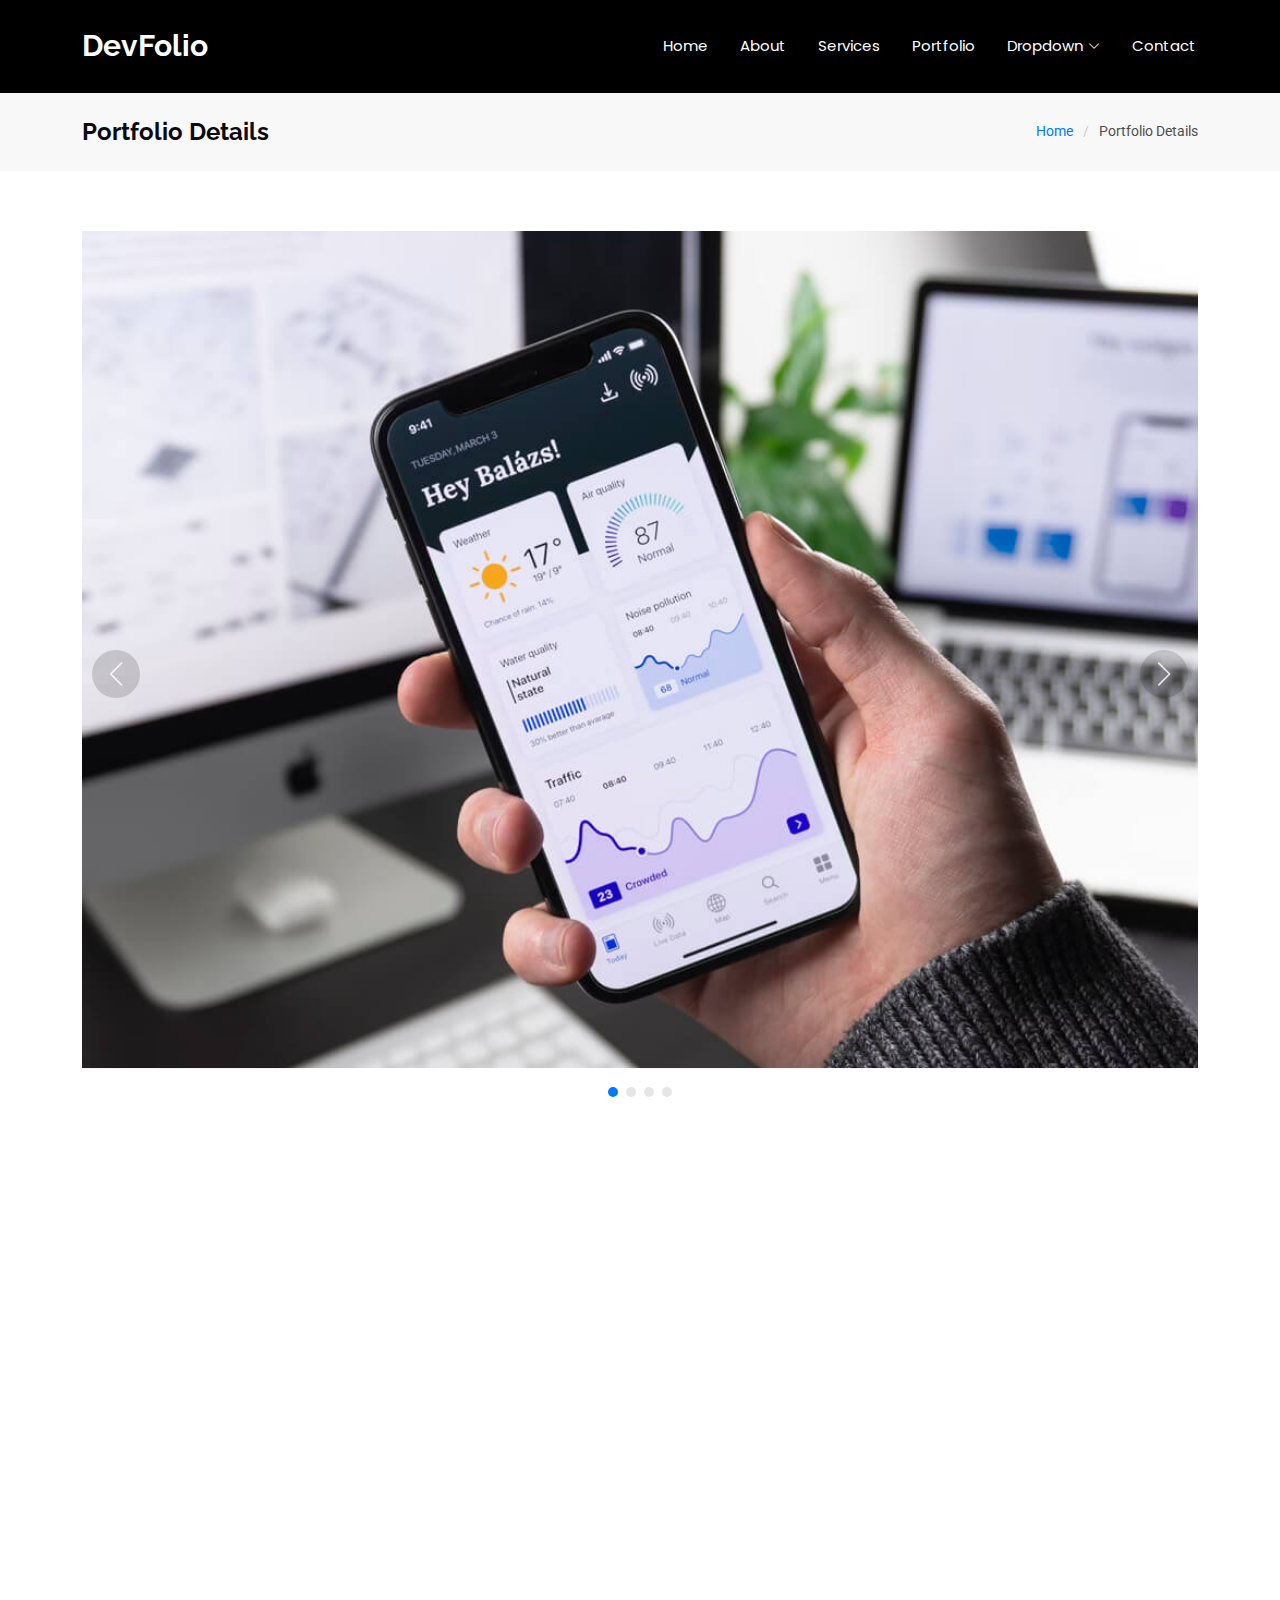
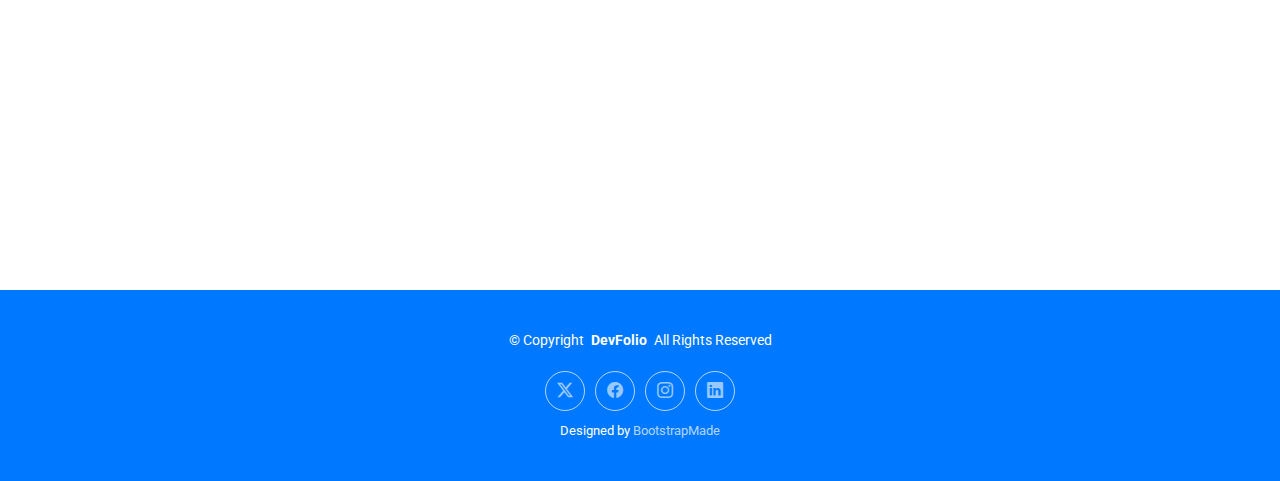
==== portfolio-details.html @ dff44273 "init commit" ====
<!DOCTYPE html>
<html lang="en">

<head>
  <meta charset="utf-8">
  <meta content="width=device-width, initial-scale=1.0" name="viewport">
  <title>Portfolio Details - DevFolio Bootstrap Template</title>
  <meta name="description" content="">
  <meta name="keywords" content="">

  <!-- Favicons -->
  <link href="assets/img/favicon.png" rel="icon">
  <link href="assets/img/apple-touch-icon.png" rel="apple-touch-icon">

  <!-- Fonts -->
  <link href="https://fonts.googleapis.com" rel="preconnect">
  <link href="https://fonts.gstatic.com" rel="preconnect" crossorigin>
  <link href="https://fonts.googleapis.com/css2?family=Roboto:ital,wght@0,100;0,300;0,400;0,500;0,700;0,900;1,100;1,300;1,400;1,500;1,700;1,900&family=Poppins:ital,wght@0,100;0,200;0,300;0,400;0,500;0,600;0,700;0,800;0,900;1,100;1,200;1,300;1,400;1,500;1,600;1,700;1,800;1,900&family=Raleway:ital,wght@0,100;0,200;0,300;0,400;0,500;0,600;0,700;0,800;0,900;1,100;1,200;1,300;1,400;1,500;1,600;1,700;1,800;1,900&display=swap" rel="stylesheet">

  <!-- Vendor CSS Files -->
  <link href="assets/vendor/bootstrap/css/bootstrap.min.css" rel="stylesheet">
  <link href="assets/vendor/bootstrap-icons/bootstrap-icons.css" rel="stylesheet">
  <link href="assets/vendor/aos/aos.css" rel="stylesheet">
  <link href="assets/vendor/glightbox/css/glightbox.min.css" rel="stylesheet">
  <link href="assets/vendor/swiper/swiper-bundle.min.css" rel="stylesheet">

  <!-- Main CSS File -->
  <link href="assets/css/main.css" rel="stylesheet">

  <!-- =======================================================
  * Template Name: DevFolio
  * Template URL: https://bootstrapmade.com/devfolio-bootstrap-portfolio-html-template/
  * Updated: Aug 07 2024 with Bootstrap v5.3.3
  * Author: BootstrapMade.com
  * License: https://bootstrapmade.com/license/
  ======================================================== -->
</head>

<body class="portfolio-details-page">

  <header id="header" class="header d-flex align-items-center sticky-top">
    <div class="container-fluid container-xl position-relative d-flex align-items-center justify-content-between">

      <a href="index.html" class="logo d-flex align-items-center">
        <!-- Uncomment the line below if you also wish to use an image logo -->
        <!-- <img src="assets/img/logo.png" alt=""> -->
        <h1 class="sitename">DevFolio</h1>
      </a>

      <nav id="navmenu" class="navmenu">
        <ul>
          <li><a href="#hero">Home<br></a></li>
          <li><a href="#about">About</a></li>
          <li><a href="#services">Services</a></li>
          <li><a href="#portfolio">Portfolio</a></li>
          <li class="dropdown"><a href="#"><span>Dropdown</span> <i class="bi bi-chevron-down toggle-dropdown"></i></a>
            <ul>
              <li><a href="#">Dropdown 1</a></li>
              <li class="dropdown"><a href="#"><span>Deep Dropdown</span> <i class="bi bi-chevron-down toggle-dropdown"></i></a>
                <ul>
                  <li><a href="#">Deep Dropdown 1</a></li>
                  <li><a href="#">Deep Dropdown 2</a></li>
                  <li><a href="#">Deep Dropdown 3</a></li>
                  <li><a href="#">Deep Dropdown 4</a></li>
                  <li><a href="#">Deep Dropdown 5</a></li>
                </ul>
              </li>
              <li><a href="#">Dropdown 2</a></li>
              <li><a href="#">Dropdown 3</a></li>
              <li><a href="#">Dropdown 4</a></li>
            </ul>
          </li>
          <li><a href="#contact">Contact</a></li>
        </ul>
        <i class="mobile-nav-toggle d-xl-none bi bi-list"></i>
      </nav>

    </div>
  </header>

  <main class="main">

    <!-- Page Title -->
    <div class="page-title" data-aos="fade">
      <div class="container d-lg-flex justify-content-between align-items-center">
        <h1 class="mb-2 mb-lg-0">Portfolio Details</h1>
        <nav class="breadcrumbs">
          <ol>
            <li><a href="index.html">Home</a></li>
            <li class="current">Portfolio Details</li>
          </ol>
        </nav>
      </div>
    </div><!-- End Page Title -->

    <!-- Portfolio Details Section -->
    <section id="portfolio-details" class="portfolio-details section">

      <div class="container" data-aos="fade-up">

        <div class="portfolio-details-slider swiper init-swiper">
          <script type="application/json" class="swiper-config">
            {
              "loop": true,
              "speed": 600,
              "autoplay": {
                "delay": 5000
              },
              "slidesPerView": "auto",
              "navigation": {
                "nextEl": ".swiper-button-next",
                "prevEl": ".swiper-button-prev"
              },
              "pagination": {
                "el": ".swiper-pagination",
                "type": "bullets",
                "clickable": true
              }
            }
          </script>
          <div class="swiper-wrapper align-items-center">

            <div class="swiper-slide">
              <img src="assets/img/portfolio/app-1.jpg" alt="">
            </div>

            <div class="swiper-slide">
              <img src="assets/img/portfolio/product-1.jpg" alt="">
            </div>

            <div class="swiper-slide">
              <img src="assets/img/portfolio/branding-1.jpg" alt="">
            </div>

            <div class="swiper-slide">
              <img src="assets/img/portfolio/books-1.jpg" alt="">
            </div>

          </div>
          <div class="swiper-button-prev"></div>
          <div class="swiper-button-next"></div>
          <div class="swiper-pagination"></div>
        </div>

        <div class="row justify-content-between gy-4 mt-4">

          <div class="col-lg-8" data-aos="fade-up">
            <div class="portfolio-description">
              <h2>This is an example of portfolio details</h2>
              <p>
                Autem ipsum nam porro corporis rerum. Quis eos dolorem eos itaque inventore commodi labore quia quia. Exercitationem repudiandae officiis neque suscipit non officia eaque itaque enim. Voluptatem officia accusantium nesciunt est omnis tempora consectetur dignissimos. Sequi nulla at esse enim cum deserunt eius.
              </p>
              <p>
                Amet consequatur qui dolore veniam voluptatem voluptatem sit. Non aspernatur atque natus ut cum nam et. Praesentium error dolores rerum minus sequi quia veritatis eum. Eos et doloribus doloremque nesciunt molestiae laboriosam.
              </p>

              <div class="testimonial-item">
                <p>
                  <i class="bi bi-quote quote-icon-left"></i>
                  <span>Export tempor illum tamen malis malis eram quae irure esse labore quem cillum quid cillum eram malis quorum velit fore eram velit sunt aliqua noster fugiat irure amet legam anim culpa.</span>
                  <i class="bi bi-quote quote-icon-right"></i>
                </p>
                <div>
                  <img src="assets/img/testimonials/testimonials-2.jpg" class="testimonial-img" alt="">
                  <h3>Sara Wilsson</h3>
                  <h4>Designer</h4>
                </div>
              </div>

              <p>
                Impedit ipsum quae et aliquid doloribus et voluptatem quasi. Perspiciatis occaecati earum et magnam animi. Quibusdam non qui ea vitae suscipit vitae sunt. Repudiandae incidunt cumque minus deserunt assumenda tempore. Delectus voluptas necessitatibus est.
              </p>

              <p>
                Sunt voluptatum sapiente facilis quo odio aut ipsum repellat debitis. Molestiae et autem libero. Explicabo et quod necessitatibus similique quis dolor eum. Numquam eaque praesentium rem et qui nesciunt.
              </p>

            </div>
          </div>

          <div class="col-lg-3" data-aos="fade-up" data-aos-delay="100">
            <div class="portfolio-info">
              <h3>Project information</h3>
              <ul>
                <li><strong>Category</strong> Web design</li>
                <li><strong>Client</strong> ASU Company</li>
                <li><strong>Project date</strong> 01 March, 2020</li>
                <li><strong>Project URL</strong> <a href="#">www.example.com</a></li>
                <li><a href="#" class="btn-visit align-self-start">Visit Website</a></li>
              </ul>
            </div>
          </div>

        </div>

      </div>

    </section><!-- /Portfolio Details Section -->

  </main>

  <footer id="footer" class="footer accent-background">

    <div class="container">
      <div class="copyright text-center ">
        <p>© <span>Copyright</span> <strong class="px-1 sitename">DevFolio</strong> <span>All Rights Reserved</span></p>
      </div>
      <div class="social-links d-flex justify-content-center">
        <a href=""><i class="bi bi-twitter-x"></i></a>
        <a href=""><i class="bi bi-facebook"></i></a>
        <a href=""><i class="bi bi-instagram"></i></a>
        <a href=""><i class="bi bi-linkedin"></i></a>
      </div>
      <div class="credits">
        <!-- All the links in the footer should remain intact. -->
        <!-- You can delete the links only if you've purchased the pro version. -->
        <!-- Licensing information: https://bootstrapmade.com/license/ -->
        <!-- Purchase the pro version with working PHP/AJAX contact form: [buy-url] -->
        Designed by <a href="https://bootstrapmade.com/">BootstrapMade</a>
      </div>
    </div>

  </footer>

  <!-- Scroll Top -->
  <a href="#" id="scroll-top" class="scroll-top d-flex align-items-center justify-content-center"><i class="bi bi-arrow-up-short"></i></a>

  <!-- Preloader -->
  <div id="preloader"></div>

  <!-- Vendor JS Files -->
  <script src="assets/vendor/bootstrap/js/bootstrap.bundle.min.js"></script>
  <script src="assets/vendor/php-email-form/validate.js"></script>
  <script src="assets/vendor/aos/aos.js"></script>
  <script src="assets/vendor/typed.js/typed.umd.js"></script>
  <script src="assets/vendor/waypoints/noframework.waypoints.js"></script>
  <script src="assets/vendor/purecounter/purecounter_vanilla.js"></script>
  <script src="assets/vendor/glightbox/js/glightbox.min.js"></script>
  <script src="assets/vendor/imagesloaded/imagesloaded.pkgd.min.js"></script>
  <script src="assets/vendor/isotope-layout/isotope.pkgd.min.js"></script>
  <script src="assets/vendor/swiper/swiper-bundle.min.js"></script>

  <!-- Main JS File -->
  <script src="assets/js/main.js"></script>

</body>

</html>
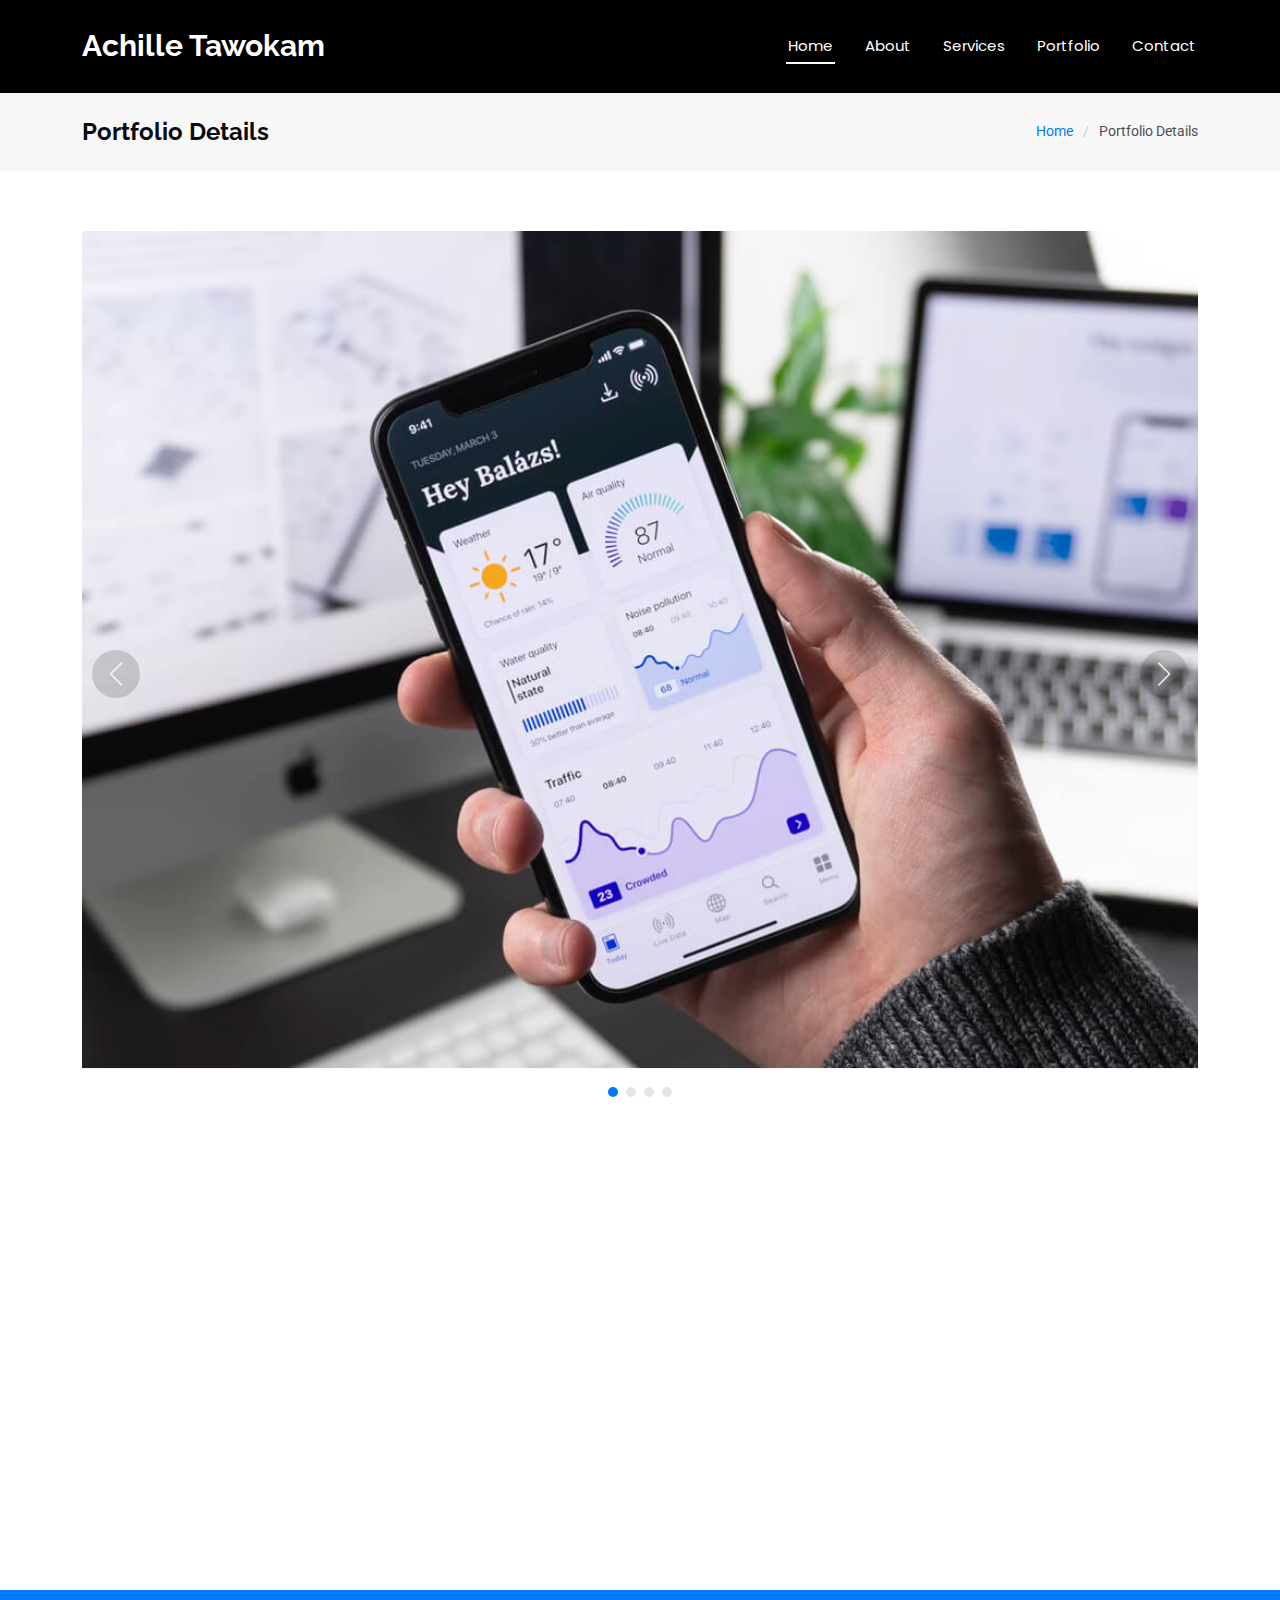
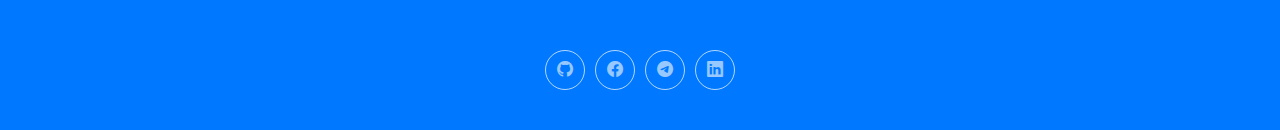
==== commit 4006cf2e: "Add files via upload" ====
--- a/portfolio-details.html
+++ b/portfolio-details.html
@@ -4,7 +4,7 @@
 <head>
   <meta charset="utf-8">
   <meta content="width=device-width, initial-scale=1.0" name="viewport">
-  <title>Portfolio Details - DevFolio Bootstrap Template</title>
+  <title>Achille tawokam</title>
   <meta name="description" content="">
   <meta name="keywords" content="">
 
@@ -26,14 +26,6 @@
 
   <!-- Main CSS File -->
   <link href="assets/css/main.css" rel="stylesheet">
-
-  <!-- =======================================================
-  * Template Name: DevFolio
-  * Template URL: https://bootstrapmade.com/devfolio-bootstrap-portfolio-html-template/
-  * Updated: Aug 07 2024 with Bootstrap v5.3.3
-  * Author: BootstrapMade.com
-  * License: https://bootstrapmade.com/license/
-  ======================================================== -->
 </head>
 
 <body class="portfolio-details-page">
@@ -44,32 +36,16 @@
       <a href="index.html" class="logo d-flex align-items-center">
         <!-- Uncomment the line below if you also wish to use an image logo -->
         <!-- <img src="assets/img/logo.png" alt=""> -->
-        <h1 class="sitename">DevFolio</h1>
+        <h1 class="sitename">Achille Tawokam</h1>
       </a>
 
-      <nav id="navmenu" class="navmenu">
+     <nav id="navmenu" class="navmenu">
         <ul>
-          <li><a href="#hero">Home<br></a></li>
+          <li><a href="#hero" class="active">Home<br></a></li>
           <li><a href="#about">About</a></li>
           <li><a href="#services">Services</a></li>
           <li><a href="#portfolio">Portfolio</a></li>
-          <li class="dropdown"><a href="#"><span>Dropdown</span> <i class="bi bi-chevron-down toggle-dropdown"></i></a>
-            <ul>
-              <li><a href="#">Dropdown 1</a></li>
-              <li class="dropdown"><a href="#"><span>Deep Dropdown</span> <i class="bi bi-chevron-down toggle-dropdown"></i></a>
-                <ul>
-                  <li><a href="#">Deep Dropdown 1</a></li>
-                  <li><a href="#">Deep Dropdown 2</a></li>
-                  <li><a href="#">Deep Dropdown 3</a></li>
-                  <li><a href="#">Deep Dropdown 4</a></li>
-                  <li><a href="#">Deep Dropdown 5</a></li>
-                </ul>
-              </li>
-              <li><a href="#">Dropdown 2</a></li>
-              <li><a href="#">Dropdown 3</a></li>
-              <li><a href="#">Dropdown 4</a></li>
-            </ul>
-          </li>
+          
           <li><a href="#contact">Contact</a></li>
         </ul>
         <i class="mobile-nav-toggle d-xl-none bi bi-list"></i>
@@ -83,7 +59,7 @@
     <!-- Page Title -->
     <div class="page-title" data-aos="fade">
       <div class="container d-lg-flex justify-content-between align-items-center">
-        <h1 class="mb-2 mb-lg-0">Portfolio Details</h1>
+        <h1 class="mb-2 mb-lg-0" id="projetName">Portfolio Details</h1>
         <nav class="breadcrumbs">
           <ol>
             <li><a href="index.html">Home</a></li>
@@ -146,35 +122,13 @@
 
           <div class="col-lg-8" data-aos="fade-up">
             <div class="portfolio-description">
-              <h2>This is an example of portfolio details</h2>
+              <h2 id="titleProjet">This is an example of portfolio details</h2>
               <p>
                 Autem ipsum nam porro corporis rerum. Quis eos dolorem eos itaque inventore commodi labore quia quia. Exercitationem repudiandae officiis neque suscipit non officia eaque itaque enim. Voluptatem officia accusantium nesciunt est omnis tempora consectetur dignissimos. Sequi nulla at esse enim cum deserunt eius.
               </p>
               <p>
                 Amet consequatur qui dolore veniam voluptatem voluptatem sit. Non aspernatur atque natus ut cum nam et. Praesentium error dolores rerum minus sequi quia veritatis eum. Eos et doloribus doloremque nesciunt molestiae laboriosam.
               </p>
-
-              <div class="testimonial-item">
-                <p>
-                  <i class="bi bi-quote quote-icon-left"></i>
-                  <span>Export tempor illum tamen malis malis eram quae irure esse labore quem cillum quid cillum eram malis quorum velit fore eram velit sunt aliqua noster fugiat irure amet legam anim culpa.</span>
-                  <i class="bi bi-quote quote-icon-right"></i>
-                </p>
-                <div>
-                  <img src="assets/img/testimonials/testimonials-2.jpg" class="testimonial-img" alt="">
-                  <h3>Sara Wilsson</h3>
-                  <h4>Designer</h4>
-                </div>
-              </div>
-
-              <p>
-                Impedit ipsum quae et aliquid doloribus et voluptatem quasi. Perspiciatis occaecati earum et magnam animi. Quibusdam non qui ea vitae suscipit vitae sunt. Repudiandae incidunt cumque minus deserunt assumenda tempore. Delectus voluptas necessitatibus est.
-              </p>
-
-              <p>
-                Sunt voluptatum sapiente facilis quo odio aut ipsum repellat debitis. Molestiae et autem libero. Explicabo et quod necessitatibus similique quis dolor eum. Numquam eaque praesentium rem et qui nesciunt.
-              </p>
-
             </div>
           </div>
 
@@ -182,11 +136,11 @@
             <div class="portfolio-info">
               <h3>Project information</h3>
               <ul>
-                <li><strong>Category</strong> Web design</li>
-                <li><strong>Client</strong> ASU Company</li>
-                <li><strong>Project date</strong> 01 March, 2020</li>
-                <li><strong>Project URL</strong> <a href="#">www.example.com</a></li>
-                <li><a href="#" class="btn-visit align-self-start">Visit Website</a></li>
+                <li><strong>Categorie</strong> <span id="categorie">Web design</span></li>
+                <li><strong>Clients</strong> <span id="client">ASU Company</span></li>
+                <li><strong>date de création</strong><span id="creationDate"> 01 March, 2020</span></li>
+                <li id="urlLi"><strong>URL du projet</strong> <a href="#" id="urlProjet">www.example.com</a></li>
+                <li id="visiteLi"><a href="#" target="_blank" class="btn-visit align-self-start" id="lienvisite">Visite</a></li>
               </ul>
             </div>
           </div>
@@ -203,21 +157,15 @@
 
     <div class="container">
       <div class="copyright text-center ">
-        <p>© <span>Copyright</span> <strong class="px-1 sitename">DevFolio</strong> <span>All Rights Reserved</span></p>
-      </div>
-      <div class="social-links d-flex justify-content-center">
-        <a href=""><i class="bi bi-twitter-x"></i></a>
-        <a href=""><i class="bi bi-facebook"></i></a>
-        <a href=""><i class="bi bi-instagram"></i></a>
-        <a href=""><i class="bi bi-linkedin"></i></a>
-      </div>
-      <div class="credits">
-        <!-- All the links in the footer should remain intact. -->
-        <!-- You can delete the links only if you've purchased the pro version. -->
-        <!-- Licensing information: https://bootstrapmade.com/license/ -->
-        <!-- Purchase the pro version with working PHP/AJAX contact form: [buy-url] -->
-        Designed by <a href="https://bootstrapmade.com/">BootstrapMade</a>
-      </div>
+      
+      </div>
+     <div class="social-links d-flex justify-content-center">
+        <a href="https://github.com/tawokam" target="_blank"><i class="bi bi-github"></i></a>
+        <a href="https://www.facebook.com/achille.kenmogne.9/" target="_blank"><i class="bi bi-facebook"></i></a>
+        <a href="https://t.me/AchilleProgram" target="_blank"><i class="bi bi-telegram"></i></a>
+        <a href="https://www.linkedin.com/in/achille-tawokam-1363602ab?utm_source=share&utm_campaign=share_via&utm_content=profile&utm_medium=android_app" target="_blank"><i class="bi bi-linkedin"></i></a>
+      </div>
+    
     </div>
 
   </footer>
@@ -242,7 +190,95 @@
 
   <!-- Main JS File -->
   <script src="assets/js/main.js"></script>
-
+  <script type="text/javascript">
+    // Récupérer l'URL actuelle
+    const urlParams = new URLSearchParams(window.location.search);
+
+    // Récupérer un paramètre spécifique
+    const id = urlParams.get('id');
+    var nameP = document.getElementById('projetName');
+    var title = document.getElementById('titleProjet');
+    var category = document.getElementById('categorie');
+    var clients = document.getElementById('client');
+    var creation = document.getElementById('creationDate');
+    var urlProjet = document.getElementById('urlProjet');
+    var lienvisite = document.getElementById('lienvisite');
+    
+    var urlLi = document.getElementById('urlLi');
+    var visiteLi = document.getElementById('visiteLi');
+    //console.log(id);
+    if(id == "1"){
+    nameP.textContent = "Mon porfolio";
+    urlLi.style.visibility="visible";
+    visiteLi.style.visibility="visible";
+    title.textContent = "Informations concernant le projet 'Portfolio'";
+    category.textContent = "Site web";
+    clients.textContent = "projet personnel";
+    creation.textContent = "2024";
+    urlProjet.textContent = "https://achilletawokam.whf.bz";
+    lienvisite.href = "https://achilletawokam.whf.bz";
+    }
+     if(id == "2"){
+    nameP.textContent = "ChiefDom";
+    urlLi.style.visibility="visible";
+    visiteLi.style.visibility="visible";
+    title.textContent = "Informations concernant le projet 'ChiefDom'";
+    category.textContent = "Application mobile";
+    clients.textContent = "GREEN CONSORTIUM";
+    creation.textContent = "2023";
+    urlProjet.textContent = "https://play.google.com/store/apps/details?id=net.go2up.chiefdom";
+    lienvisite.href = "https://play.google.com/store/apps/details?id=net.go2up.chiefdom";
+    }
+    
+    if(id == "3"){
+    nameP.textContent = "Group Star";
+    urlLi.style.visibility="visible";
+    visiteLi.style.visibility="visible";
+    title.textContent = "Informations concernant le projet 'Group Star'";
+    category.textContent = "Application web";
+    clients.textContent = "Julio pressing, group star pressing";
+    creation.textContent = "2021";
+    urlProjet.textContent = "https://starpressing.adaddo-usa.com";
+    lienvisite.href = "https://starpressing.adaddo-usa.com";
+    }
+    
+    if(id == "4"){
+    nameP.textContent = "TechnoSchool";
+    urlLi.style.visibility="hidden";
+    visiteLi.style.visibility="hidden";
+    title.textContent = "Informations concernant le projet 'TechnoSchool'";
+    category.textContent = "Application web";
+    clients.textContent = "Porjet personnel";
+    creation.textContent = "2023";
+    urlProjet.textContent = "Fonctionne en local";
+    lienvisite.href = "https://starpressing.adaddo-usa.com";
+    }
+    
+    if(id == "5"){
+    nameP.textContent = "TechnoSchool inscription";
+    urlLi.style.visibility="hidden";
+    visiteLi.style.visibility="hidden";
+    title.textContent = "Informations concernant le projet 'TechnoSchool inscription'";
+    category.textContent = "Logiciel windows";
+    clients.textContent = "COLLEGE MOYOPO";
+    creation.textContent = "2022";
+    urlProjet.textContent = "Fonctionne en local";
+    lienvisite.href = "https://starpressing.adaddo-usa.com";
+    }
+    
+    if(id == "6"){
+    nameP.textContent = "Children people";
+    urlLi.style.visibility="hidden";
+    visiteLi.style.visibility="hidden";
+    title.textContent = "Informations concernant le projet 'Children people'";
+    category.textContent = "Application mobile";
+    clients.textContent = "Porjet personnel";
+    creation.textContent = "2024";
+    urlProjet.textContent = "Fonctionne en local";
+    lienvisite.href = "https://starpressing.adaddo-usa.com";
+    }
+    
+  </script>
 </body>
 
-</html>+</html>
--- a/assets/css/main.css
+++ b/assets/css/main.css
@@ -785,7 +785,7 @@
   content: "";
   position: absolute;
   display: block;
-  width: 64px;
+  width: 220px;
   height: 3px;
   background: var(--accent-color);
   left: 0;
